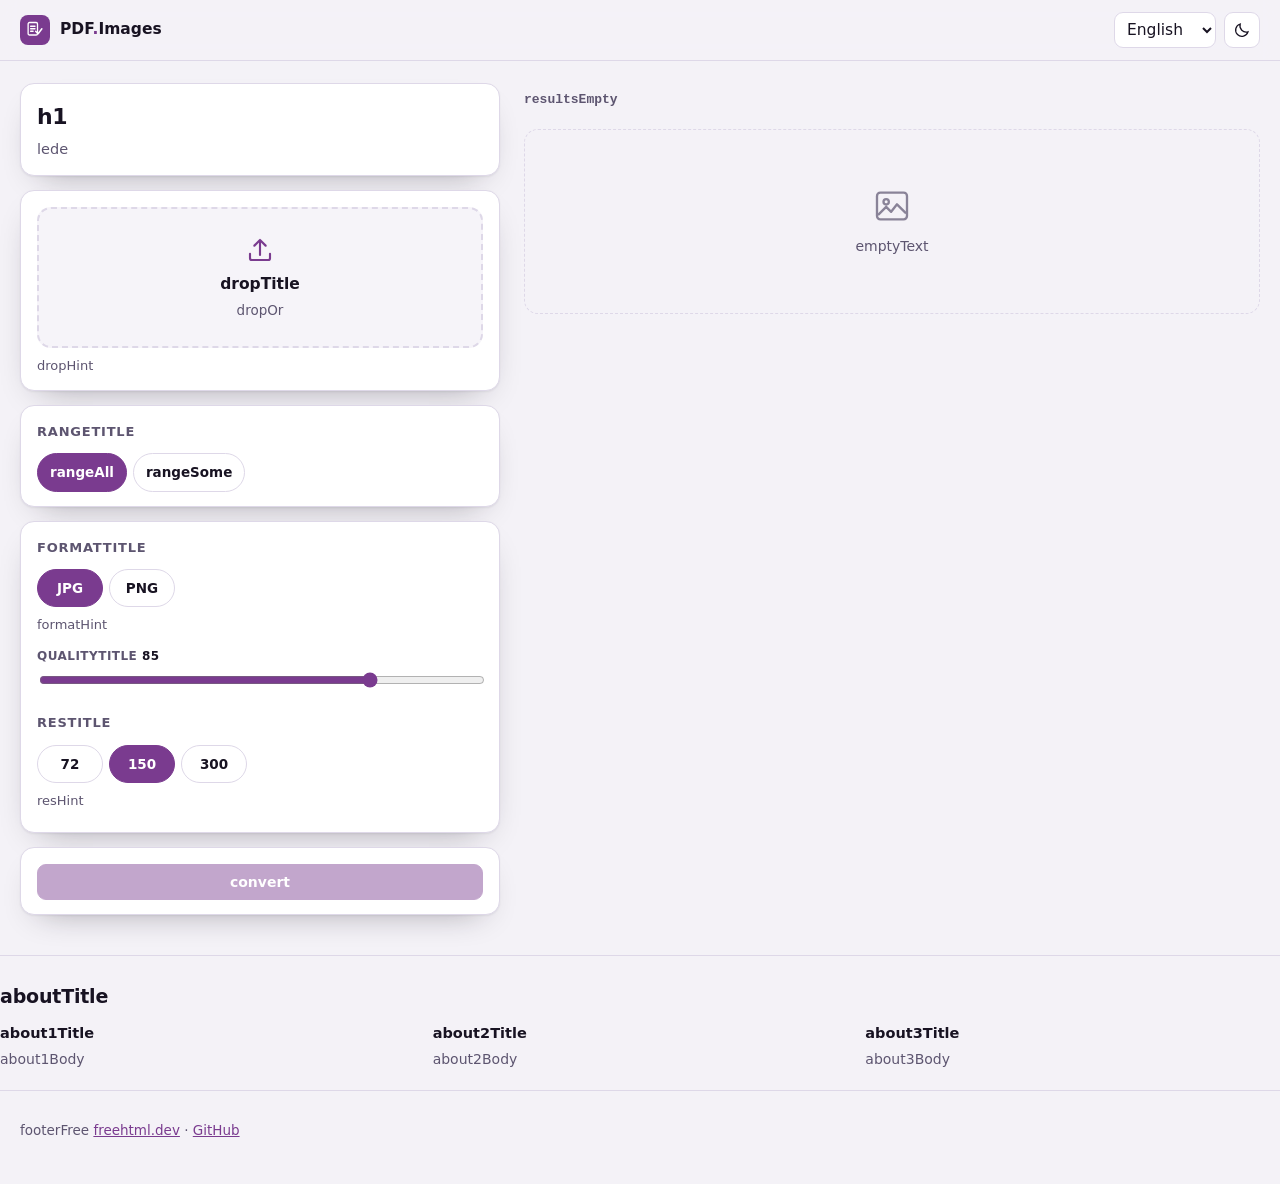
==== src/template.html @ b7072d81 "PDF to Images: every page out as JPG or PNG, drawn in the tab" ====
<!DOCTYPE html>
<html lang="en">
<head>
<meta charset="utf-8">
<meta name="viewport" content="width=device-width, initial-scale=1, viewport-fit=cover">
<meta name="color-scheme" content="light dark">
<meta name="theme-color" content="#7a3b8f">
<title>PDF to Images · pages as JPG or PNG, made in the tab</title>
<meta name="description" content="Turn every page of a PDF into a JPG or PNG at the resolution you pick. No account, no watermark, no upload: the pages are drawn inside the browser.">
<meta name="author" content="Kristian Mario Miskovic (TekiDeki)">
<meta name="robots" content="index, follow">
<link rel="manifest" href="manifest.json">
<link rel="icon" href="favicon.ico" sizes="32x32">
<link rel="icon" href="icons/icon.svg" type="image/svg+xml">
<link rel="apple-touch-icon" href="apple-touch-icon.png">
<link rel="stylesheet" href="styles.css">
<script>
/* Paint the stored theme before the body exists, so a reload never flashes. */
(function () {
  try {
    var saved = localStorage.getItem('pdf-images.theme');
    var dark = saved === 'dark' || (!saved && window.matchMedia && window.matchMedia('(prefers-color-scheme: dark)').matches);
    document.documentElement.setAttribute('data-theme', dark ? 'dark' : 'light');
  } catch (e) {
    document.documentElement.setAttribute('data-theme', 'light');
  }
}());
</script>
</head>
<body>

<a class="skip" href="#editor" data-i18n="skip">Skip to the file</a>

<header class="topbar">
  <div class="wrap topbar-in">
    <a class="brand" href="#editor">
      <span class="mark" aria-hidden="true"><svg viewBox="0 0 32 32"><rect x="5" y="4" width="15" height="20" rx="2.2" fill="none" stroke="currentColor" stroke-width="2.1"/><path d="M9 10h7M9 14h7M9 18h4" stroke="currentColor" stroke-width="2.1" stroke-linecap="round"/><path d="M17 18l4 4 6-8" fill="none" stroke="currentColor" stroke-width="2.4" stroke-linecap="round" stroke-linejoin="round"/></svg></span>
      <span class="brand-text">PDF<span class="brand-dot">.</span>Images</span>
    </a>
    <div class="tools">
      <label class="sr" for="lang" data-i18n="uiLanguage">Interface language</label>
      <select id="lang" class="select"></select>
      <button id="theme" class="iconbtn" type="button" data-i18n-aria-label="theme" aria-label="Switch theme">
        <svg class="sun" viewBox="0 0 24 24" aria-hidden="true"><circle cx="12" cy="12" r="4.2"/><path d="M12 2.6v2.2M12 19.2v2.2M4.2 12H2M22 12h-2.2M6 6l1.6 1.6M16.4 16.4L18 18M18 6l-1.6 1.6M7.6 16.4L6 18"/></svg>
        <svg class="moon" viewBox="0 0 24 24" aria-hidden="true"><path d="M20 14.4A8.4 8.4 0 0 1 9.6 4a8.4 8.4 0 1 0 10.4 10.4z"/></svg>
      </button>
    </div>
  </div>
</header>

<main class="wrap layout">

  <section class="editor" id="editor" aria-label="Settings">

    <div class="panel">
      <h1 data-i18n="h1">PDF pages as images, without the upload</h1>
      <p class="lede" data-i18n="lede">Drop a PDF and take every page back as a JPG or PNG. The pages are drawn inside this tab: no account, no watermark, and nothing is sent anywhere.</p>
    </div>

    <div class="panel">
      <label class="drop" id="drop" for="file">
        <svg class="drop-icon" viewBox="0 0 24 24" aria-hidden="true"><path d="M12 16V4m0 0L7.5 8.5M12 4l4.5 4.5"/><path d="M4 15v3.5A1.5 1.5 0 0 0 5.5 20h13a1.5 1.5 0 0 0 1.5-1.5V15"/></svg>
        <strong data-i18n="dropTitle">Drop a PDF here</strong>
        <span data-i18n="dropOr">or choose a file from this computer</span>
        <input id="file" type="file" accept="application/pdf,.pdf" multiple>
      </label>
      <p class="hint" data-i18n="dropHint">Several PDFs can go in at once. They are read from your disk and stay on this machine.</p>

      <ul class="files" id="files"></ul>

      <button id="btn-clear" class="btn ghost small" type="button" hidden data-i18n="clear">Start over</button>
    </div>

    <div class="panel" id="panel-pages">
      <h2 data-i18n="rangeTitle">Which pages</h2>
      <div class="seg" role="group" aria-labelledby="rangeLabel">
        <label class="seg-item"><input type="radio" name="range" value="all" checked><span data-i18n="rangeAll">All pages</span></label>
        <label class="seg-item"><input type="radio" name="range" value="some"><span data-i18n="rangeSome">Only these</span></label>
      </div>
      <label class="field" id="range-field" hidden>
        <span data-i18n="rangeLabel2">Pages to take</span>
        <input id="range" type="text" inputmode="numeric" placeholder="1-3, 7, 10-12" data-i18n-placeholder="rangePlaceholder" value="">
      </label>
      <p class="warn" id="range-warn" hidden data-i18n="rangeBad">That page list cannot be read. Try 1-3, 7.</p>
    </div>

    <div class="panel">
      <h2 data-i18n="formatTitle">Format</h2>
      <div class="seg" role="group">
        <label class="seg-item"><input type="radio" name="format" value="jpg" checked><span>JPG</span></label>
        <label class="seg-item"><input type="radio" name="format" value="png"><span>PNG</span></label>
      </div>
      <p class="hint" data-i18n="formatHint">JPG makes smaller files for photos and scans. PNG keeps text and thin lines sharp, and weighs more.</p>

      <label class="field" id="quality-field">
        <span><span data-i18n="qualityTitle">JPG quality</span> <b id="quality-out">85</b></span>
        <input id="quality" type="range" min="40" max="100" step="5" value="85">
      </label>

      <h2 data-i18n="resTitle">Resolution</h2>
      <div class="seg" role="group">
        <label class="seg-item"><input type="radio" name="dpi" value="72"><span>72</span></label>
        <label class="seg-item"><input type="radio" name="dpi" value="150" checked><span>150</span></label>
        <label class="seg-item"><input type="radio" name="dpi" value="300"><span>300</span></label>
      </div>
      <p class="hint" data-i18n="resHint">In dots per inch: 72 for a screen, 150 for everyday use, 300 for print.</p>
      <p class="hint" id="res-note"></p>
    </div>

    <div class="panel actions-panel">
      <button id="convert" class="btn primary wide" type="button" disabled data-i18n="convert">Turn into images</button>
      <p class="status" id="status" role="status" aria-live="polite"></p>
      <p class="warn" id="error" role="alert" hidden></p>
    </div>

  </section>

  <section class="viewer" aria-label="Images">
    <div class="viewer-bar">
      <span class="pages-count" id="count" data-i18n="resultsEmpty">The images appear here, one card per page.</span>
      <button id="dl-all" class="btn primary small" type="button" hidden data-i18n="downloadAll">Download all as ZIP</button>
    </div>
    <div class="progress" id="progress" hidden>
      <div class="bar"><span id="bar-fill"></span></div>
      <p id="progress-text"></p>
    </div>
    <div class="shots" id="results"></div>
    <div class="empty" id="empty">
      <svg viewBox="0 0 24 24" aria-hidden="true"><rect x="3" y="4" width="18" height="16" rx="2"/><circle cx="8.5" cy="9.5" r="1.6"/><path d="M4 17l4.5-4.5 3 3L15 11l5 5"/></svg>
      <p data-i18n="emptyText">Nothing here yet. Choose a PDF, decide the size, press the button.</p>
    </div>
  </section>

</main>

<section class="about wrap">
  <h2 data-i18n="aboutTitle">Why it is free all the way to the image</h2>
  <div class="about-grid">
    <div>
      <h3 data-i18n="about1Title">Nothing leaves the tab</h3>
      <p data-i18n="about1Body">The page carries its own PDF renderer, so the file you open is read and drawn by this browser. No server, no upload, no queue, and the tool keeps working with the network off.</p>
    </div>
    <div>
      <h3 data-i18n="about2Title">No count, no card</h3>
      <p data-i18n="about2Body">Every other converter counts pages and asks for an account on the third one. Here there is nothing to count, nothing to sign up for, and no address collected.</p>
    </div>
    <div>
      <h3 data-i18n="about3Title">The size is your choice</h3>
      <p data-i18n="about3Body">72, 150 or 300 dots per inch, JPG or PNG, and a quality slider that shows the weight of the file before you press the button.</p>
    </div>
  </div>
</section>

<footer class="foot">
  <div class="wrap">
    <p><span data-i18n="footerFree">Every tool here is free and stays free.</span> <a href="https://freehtml.dev">freehtml.dev</a> · <a href="https://github.com/TekiDeki/PDF-to-Images">GitHub</a></p>
  </div>
</footer>

<div class="modal" id="locked" hidden>
  <div class="modal-card" role="dialog" aria-modal="true" aria-labelledby="locked-title">
    <h2 id="locked-title" data-i18n="lockedTitle">This PDF is locked</h2>
    <p data-i18n="lockedHint">Type its password. It is used here and never leaves this tab.</p>
    <label class="field">
      <span data-i18n="passwordLabel">Password</span>
      <input id="password" type="password" autocomplete="off" spellcheck="false">
    </label>
    <p class="warn" id="locked-warn" hidden data-i18n="wrongPassword">That password did not open the file.</p>
    <div class="modal-actions">
      <button id="unlock" class="btn primary" type="button" data-i18n="unlock">Open</button>
      <button id="locked-cancel" class="btn ghost" type="button" data-i18n="cancel">Cancel</button>
    </div>
  </div>
</div>

<script type="text/plain" id="engine-main">/* PDF engine placeholder */</script>
<script type="text/plain" id="engine-worker">/* PDF worker placeholder */</script>
<script src="model.js"></script>
<script src="i18n/locales.js"></script>
<script src="app.js"></script>
</body>
</html>
---- src/styles.css ----
/* PDF to Images - TekiDeki
   SPDX-License-Identifier: Apache-2.0
   One skin for the tool, a second one for the dark theme. The page images are
   shown on a neutral sheet so a white PDF still has an edge. */

:root{
  --bg:#f4f2f7; --surface:#ffffff; --surface-2:#ebe7f1; --ink:#181322; --muted:#5d5570;
  --line:#ded8e8; --accent:#7a3b8f; --accent-ink:#ffffff; --danger:#a43126;
  --shadow:0 1px 2px rgba(24,19,34,.06),0 14px 34px -20px rgba(24,19,34,.45);
  --r:14px; --r-sm:9px;
  --sans:ui-sans-serif,system-ui,-apple-system,"Segoe UI",Roboto,"Helvetica Neue",Arial,sans-serif;
  --mono:ui-monospace,SFMono-Regular,"SF Mono",Menlo,Consolas,monospace;
}
html[data-theme="dark"]{
  --bg:#100c16; --surface:#191322; --surface-2:#211a2c; --ink:#ece7f4; --muted:#a99cbd;
  --line:#2f2740; --accent:#c79ae0; --accent-ink:#1a1022;
  --shadow:0 1px 2px rgba(0,0,0,.55),0 20px 44px -26px rgba(0,0,0,.95);
}
*{box-sizing:border-box}
[hidden]{display:none !important}
body{margin:0;background:var(--bg);color:var(--ink);font-family:var(--sans);font-size:15.5px;line-height:1.5;-webkit-font-smoothing:antialiased}
.wrap{max-width:1400px;margin:0 auto;padding:0 20px}
.sr{position:absolute;width:1px;height:1px;overflow:hidden;clip:rect(0 0 0 0);white-space:nowrap}
.skip{position:absolute;left:-999px}
.skip:focus{left:12px;top:12px;z-index:30;background:var(--surface);padding:10px 14px;border-radius:8px}

/* top bar */
.topbar{position:sticky;top:0;z-index:20;background:color-mix(in srgb,var(--bg) 88%,transparent);backdrop-filter:blur(10px);border-bottom:1px solid var(--line)}
.topbar-in{display:flex;align-items:center;justify-content:space-between;gap:12px;height:60px}
.brand{display:flex;align-items:center;gap:10px;text-decoration:none;color:var(--ink);font-weight:650}
.mark{width:30px;height:30px;display:grid;place-items:center;border-radius:8px;background:var(--accent);color:var(--accent-ink)}
.mark svg{width:20px;height:20px;fill:none;stroke:currentColor}
.brand-dot{color:var(--accent)}
.tools{display:flex;align-items:center;gap:8px}
.select,.iconbtn{height:36px;border:1px solid var(--line);background:var(--surface);color:var(--ink);border-radius:9px;font:inherit}
.select{padding:0 8px;max-width:150px}
.iconbtn{width:36px;display:grid;place-items:center;cursor:pointer}
.iconbtn svg{width:18px;height:18px;fill:none;stroke:currentColor;stroke-width:1.7;stroke-linecap:round}
html[data-theme="dark"] .moon{display:none}
html[data-theme="light"] .sun{display:none}

/* the two columns */
.layout{display:grid;grid-template-columns:minmax(340px,480px) minmax(0,1fr);gap:24px;align-items:start;padding-top:22px;padding-bottom:30px}
.editor{display:flex;flex-direction:column;gap:14px;min-width:0}
.panel{background:var(--surface);border:1px solid var(--line);border-radius:var(--r);padding:16px 16px 14px;box-shadow:var(--shadow)}
.panel h2{margin:0 0 12px;font-size:13px;letter-spacing:.06em;text-transform:uppercase;color:var(--muted)}
.panel h2:not(:first-child){margin-top:18px}
h1{font-size:22px;margin:0 0 6px;letter-spacing:-.015em}
.lede{margin:0;color:var(--muted);font-size:14.5px}
.hint{margin:8px 0 0;color:var(--muted);font-size:13px}
.warn{margin:8px 0 0;color:var(--danger);font-size:13px;font-weight:600}

/* drop zone */
.drop{
  display:flex;flex-direction:column;align-items:center;gap:4px;text-align:center;
  border:2px dashed var(--line);border-radius:var(--r);padding:26px 16px;cursor:pointer;
  background:color-mix(in srgb,var(--surface-2) 45%,var(--surface));transition:border-color .15s,background .15s;
}
.drop:hover,.drop.over{border-color:var(--accent);background:color-mix(in srgb,var(--accent) 8%,var(--surface))}
.drop strong{font-size:15.5px}
.drop span{color:var(--muted);font-size:13.5px}
.drop-icon{width:30px;height:30px;fill:none;stroke:var(--accent);stroke-width:1.7;stroke-linecap:round;stroke-linejoin:round;margin-bottom:4px}
.drop input{position:absolute;width:1px;height:1px;opacity:0}

/* chosen files */
.files{list-style:none;margin:12px 0 0;padding:0;display:flex;flex-direction:column;gap:8px}
.files:empty{display:none}
.file-item{display:flex;align-items:center;gap:10px;padding:9px;border:1px solid var(--line);border-radius:var(--r-sm);background:var(--surface-2)}
.file-thumb{width:44px;height:58px;object-fit:contain;background:#fff;border-radius:4px;border:1px solid var(--line);flex:none}
.file-meta{min-width:0;flex:1}
.file-name{display:block;font-size:13.5px;font-weight:600;white-space:nowrap;overflow:hidden;text-overflow:ellipsis}
.file-sub{display:block;font-size:12.5px;color:var(--muted)}
.file-x{flex:none}

/* segmented control */
.seg{display:flex;flex-wrap:wrap;gap:6px}
.seg-item{position:relative}
.seg-item input{position:absolute;opacity:0;width:1px;height:1px}
.seg-item span{
  display:inline-flex;align-items:center;justify-content:center;min-width:66px;
  padding:8px 12px;border:1px solid var(--line);border-radius:999px;font-size:13.5px;font-weight:600;
  cursor:pointer;background:var(--surface);
}
.seg-item input:checked+span{background:var(--accent);border-color:var(--accent);color:var(--accent-ink)}
.seg-item input:focus-visible+span{outline:2px solid color-mix(in srgb,var(--accent) 55%,transparent);outline-offset:2px}

/* fields */
.field{display:block;margin:12px 0 0}
.field>span{display:block;font-size:12px;font-weight:600;text-transform:uppercase;letter-spacing:.04em;color:var(--muted);margin-bottom:5px}
.field input[type="text"],.field input[type="password"]{
  width:100%;font:inherit;font-size:14.5px;color:var(--ink);background:var(--surface-2);
  border:1px solid var(--line);border-radius:var(--r-sm);padding:9px 10px;
}
.field input:focus{outline:2px solid color-mix(in srgb,var(--accent) 55%,transparent);outline-offset:1px;border-color:var(--accent)}
.field input[type="range"]{width:100%;accent-color:var(--accent);margin-top:2px}
.field b{color:var(--ink);font-variant-numeric:tabular-nums}

/* buttons */
.btn{
  display:inline-flex;align-items:center;justify-content:center;gap:7px;
  font:600 14px/1 var(--sans);padding:10px 13px;border-radius:9px;cursor:pointer;
  border:1px solid var(--line);background:var(--surface);color:var(--ink);text-decoration:none;
}
.btn:hover{border-color:var(--accent)}
.btn.small{padding:7px 10px;font-size:13px}
.shot-foot .btn{flex:1 1 auto}
.btn.primary{background:var(--accent);border-color:var(--accent);color:var(--accent-ink)}
.btn.ghost{background:transparent}
.btn.wide{width:100%}
.btn:disabled{opacity:.45;cursor:not-allowed}
.btn:disabled:hover{border-color:var(--line)}
.actions-panel{display:flex;flex-direction:column;gap:10px}
.status{margin:0;color:var(--muted);font-size:13.5px;min-height:20px}
.status:empty{display:none}

/* viewer */
.viewer{min-width:0}
.viewer-bar{display:flex;align-items:center;justify-content:space-between;gap:12px;margin-bottom:12px;min-height:34px}
.pages-count{font:600 13px/1.3 var(--mono);color:var(--muted)}
.progress{margin-bottom:12px}
.progress .bar{height:8px;border-radius:999px;background:var(--surface-2);overflow:hidden;border:1px solid var(--line)}
.progress .bar span{display:block;height:100%;width:0;background:var(--accent);transition:width .15s linear}
.progress p{margin:6px 0 0;font-size:13px;color:var(--muted)}
.shots{display:grid;grid-template-columns:repeat(auto-fill,minmax(240px,1fr));gap:14px}
.shot{background:var(--surface);border:1px solid var(--line);border-radius:var(--r);overflow:hidden;box-shadow:var(--shadow);display:flex;flex-direction:column}
.shot img{display:block;width:100%;height:260px;object-fit:contain;background:#fff;border-bottom:1px solid var(--line)}
.shot-foot{display:flex;flex-wrap:wrap;align-items:center;gap:8px;padding:10px}
.shot-meta{flex:1 1 100%;min-width:0}
.shot-name{display:block;font-size:12.5px;font-weight:600;white-space:nowrap;overflow:hidden;text-overflow:ellipsis}
.shot-sub{display:block;font:11.5px/1.4 var(--mono);color:var(--muted)}
.empty{display:grid;place-items:center;text-align:center;gap:10px;padding:56px 20px;border:1px dashed var(--line);border-radius:var(--r);color:var(--muted)}
.empty svg{width:40px;height:40px;fill:none;stroke:currentColor;stroke-width:1.4;stroke-linecap:round;stroke-linejoin:round;opacity:.7}
.empty p{margin:0;font-size:14px;max-width:38ch}

/* modal */
.modal{position:fixed;inset:0;z-index:40;display:grid;place-items:center;padding:20px;background:rgba(12,8,18,.55)}
.modal[hidden]{display:none}
.modal-card{width:100%;max-width:400px;background:var(--surface);border:1px solid var(--line);border-radius:var(--r);padding:18px;box-shadow:0 30px 70px -30px rgba(0,0,0,.6)}
.modal-card h2{margin:0 0 6px;font-size:18px;text-transform:none;letter-spacing:0}
.modal-card p{margin:0;color:var(--muted);font-size:14px}
.modal-actions{display:flex;gap:8px;margin-top:14px}

/* about + foot */
.about{padding:26px 0 10px;border-top:1px solid var(--line);margin-top:10px}
.about h2{font-size:19px;margin:0 0 12px;letter-spacing:-.01em}
.about-grid{display:grid;grid-template-columns:repeat(3,minmax(0,1fr));gap:18px}
.about h3{margin:0 0 4px;font-size:14.5px}
.about p{margin:0;color:var(--muted);font-size:14px}
.foot{border-top:1px solid var(--line);margin-top:10px;padding:16px 0 30px;color:var(--muted);font-size:13.5px}
.foot a{color:var(--accent)}

@media (max-width:1080px){
  .layout{grid-template-columns:minmax(0,1fr)}
  .about-grid{grid-template-columns:minmax(0,1fr)}
}
@media (max-width:520px){
  .shots{grid-template-columns:repeat(auto-fill,minmax(150px,1fr))}
  .shot img{height:190px}
}
@media (prefers-reduced-motion:reduce){*{transition:none !important;animation:none !important}}
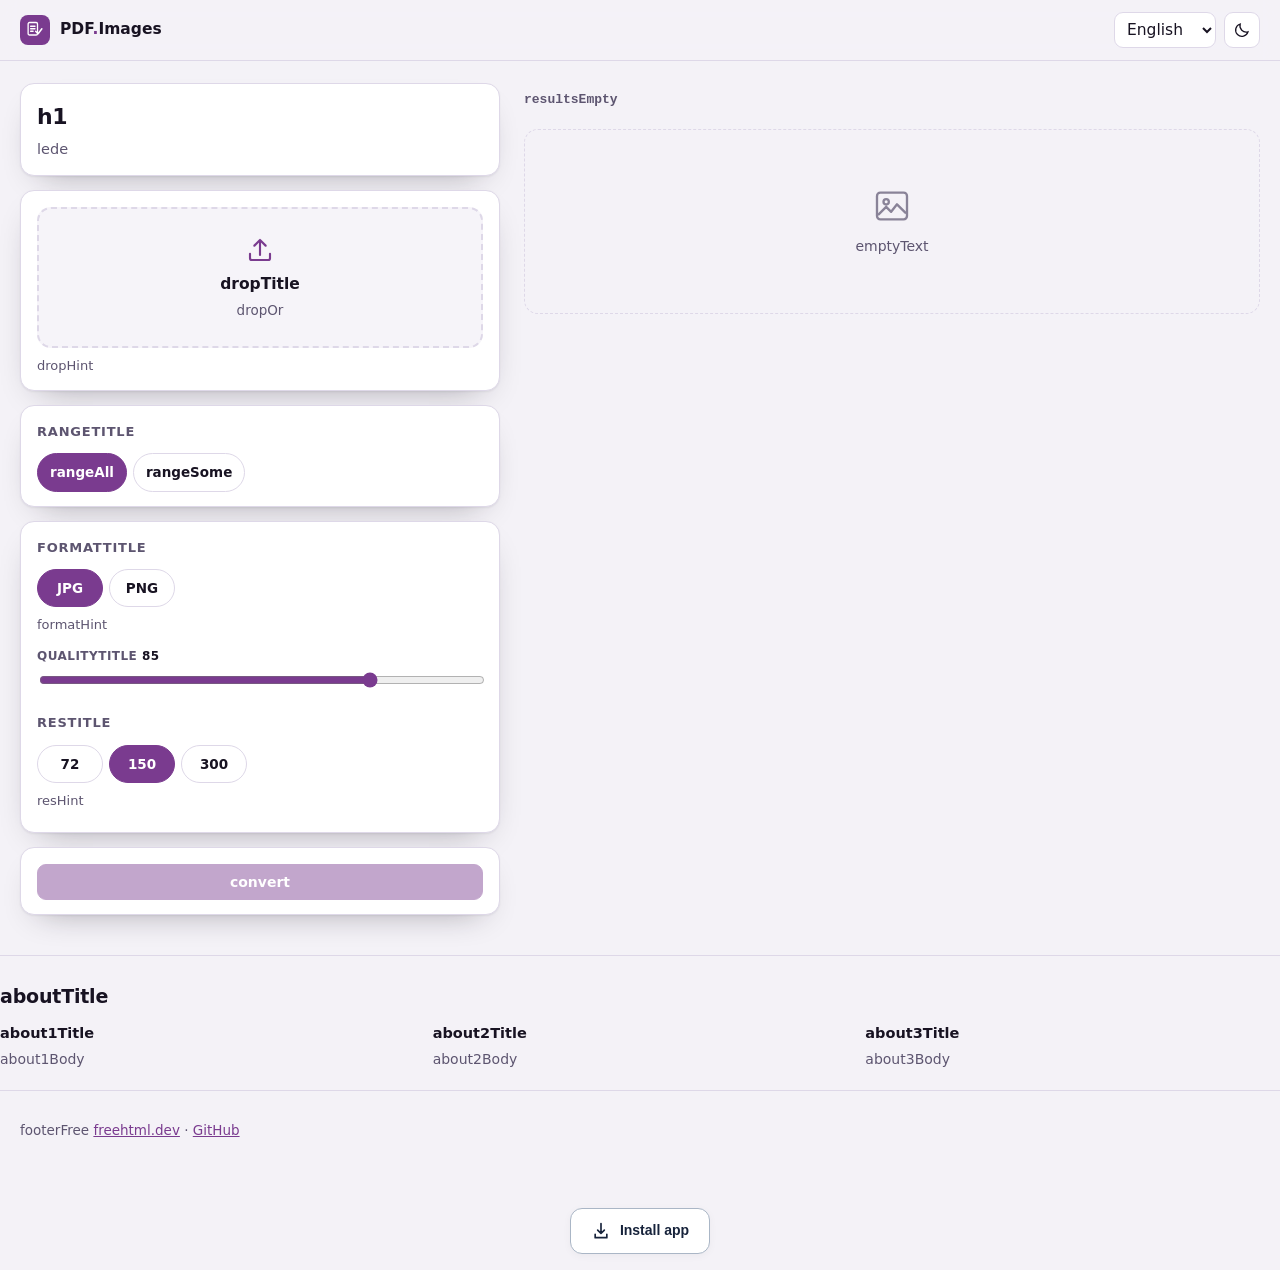
==== commit 8c669c7b: "add install app button (shared component, 4 languages, iOS/Android fallback)" ====
--- a/src/template.html
+++ b/src/template.html
@@ -2,6 +2,8 @@
 <html lang="en">
 <head>
 <meta charset="utf-8">
+<meta http-equiv="Content-Security-Policy" content="default-src 'self'; script-src 'self' 'unsafe-inline' blob: 'wasm-unsafe-eval'; style-src 'self' 'unsafe-inline'; img-src 'self' data: blob:; font-src 'self' data:; media-src 'self' blob: data:; connect-src 'self'; worker-src 'self' blob:; object-src 'none'; base-uri 'self'; upgrade-insecure-requests">
+<!-- CSP prin meta: GitHub Pages nu permite antete HTTP. Fara frame-ancestors/form-action, pe care meta nu le accepta. -->
 <meta name="viewport" content="width=device-width, initial-scale=1, viewport-fit=cover">
 <meta name="color-scheme" content="light dark">
 <meta name="theme-color" content="#7a3b8f">
@@ -178,5 +180,146 @@
 <script src="model.js"></script>
 <script src="i18n/locales.js"></script>
 <script src="app.js"></script>
+<!-- Buton de instalare TekiDeki (Apache-2.0). Sursa: studio/unelte/install-app/ - acelasi bloc în toate uneltele. -->
+<style>
+/* App-scoped install controls. Uses each app's existing theme; no external assets. */
+#td-install-section{box-sizing:border-box;width:100%;max-width:1160px;flex-shrink:0;text-align:center;margin:24px auto 16px;padding:0 16px;color:var(--text,var(--text-color,#17233b))}
+#td-install-section[hidden],#td-install-dialog [hidden]{display:none!important}
+#td-install-button,#td-install-close{box-sizing:border-box;display:inline-flex;align-items:center;justify-content:center;gap:9px;width:auto;max-width:100%;min-height:46px;padding:11px 20px;border:1px solid var(--border,var(--border-color,#aab6c6));border-radius:12px;background:var(--card,var(--card-bg,var(--bg-2,#fff)));color:var(--text,var(--text-color,#17233b));font:600 14px/1.5 -apple-system,BlinkMacSystemFont,'Segoe UI',sans-serif;letter-spacing:normal;cursor:pointer;text-transform:none;white-space:normal;overflow-wrap:anywhere;box-shadow:0 2px 8px #0000000a;touch-action:manipulation}
+#td-install-button:hover,#td-install-close:hover{box-shadow:0 3px 14px #00000020}
+#td-install-button:focus-visible,#td-install-close:focus-visible{outline:3px solid currentColor;outline-offset:4px}
+#td-install-button:disabled{opacity:.65;cursor:wait}
+#td-install-button svg{flex:0 0 20px;width:20px;height:20px}
+#td-install-status{font:400 13px/1.6 -apple-system,BlinkMacSystemFont,'Segoe UI',sans-serif;color:inherit;max-width:600px;margin:10px auto 0;overflow-wrap:anywhere}
+#td-install-status:empty{display:none}
+#td-install-dialog{box-sizing:border-box;position:fixed;inset:0;width:480px;max-width:calc(100vw - 32px);max-height:calc(100vh - 32px);max-height:calc(100dvh - 32px);margin:auto;padding:24px;border:1px solid var(--border,var(--border-color,#aab6c6));border-radius:18px;background:var(--card,var(--card-bg,var(--bg-2,#fff)));color:var(--text,var(--text-color,#17233b));box-shadow:0 16px 64px #00000050;text-align:left;font:400 14px/1.65 -apple-system,BlinkMacSystemFont,'Segoe UI',sans-serif;overflow:auto;overflow-wrap:anywhere}
+#td-install-dialog::backdrop{background:#0009}
+#td-install-title{font:700 21px/1.3 -apple-system,BlinkMacSystemFont,'Segoe UI',sans-serif;color:inherit;margin:0 0 14px;letter-spacing:normal}
+#td-install-dialog p{font:inherit;color:inherit;margin:0 0 14px}
+#td-install-secure{font-weight:650!important}
+#td-install-close{margin-top:4px}
+@media(prefers-reduced-motion:reduce){#td-install-button,#td-install-close{transition:none!important}}
+</style>
+<section id="td-install-section" aria-label="App installation">
+  <button type="button" id="td-install-button" aria-haspopup="dialog" aria-controls="td-install-dialog"><svg aria-hidden="true" focusable="false" viewBox="0 0 24 24" width="20" height="20" fill="none" stroke="currentColor" stroke-width="2" stroke-linecap="round" stroke-linejoin="round"><path d="M12 3v12m-4-4 4 4 4-4M5 16v4h14v-4"/></svg><span id="td-install-label">Install app</span></button>
+  <p id="td-install-status" role="status" aria-live="polite"></p>
+</section>
+<dialog id="td-install-dialog" aria-labelledby="td-install-title" aria-describedby="td-install-intro">
+  <h2 id="td-install-title">Install this app</h2>
+  <p id="td-install-intro"></p>
+  <p id="td-install-secure" hidden></p>
+  <p id="td-install-ios"></p>
+  <p id="td-install-android"></p>
+  <p id="td-install-desktop"></p>
+  <p id="td-install-note"></p>
+  <button type="button" id="td-install-close" autofocus>Close</button>
+</dialog>
+<script>/* SPDX-License-Identifier: Apache-2.0
+ * Copyright 2026 Kristian Mario Mišković (TekiDeki).
+ * Optional native installation and honest browser-specific fallback. No storage or network calls. */
+(function () {
+  'use strict';
+  const translations = {
+    en: {
+      install:'Install app',title:'Install this app',close:'Close',
+      intro:'Install a web app or shortcut using your browser. Available options depend on the device and browser.',
+      ios:'iPhone / iPad: open this page in Safari. Tap Share → Add to Home Screen → Add. Enable “Open as Web App” if that option is shown.',
+      android:'Android: open the browser menu (⋮), then choose Install app or Add to Home screen, if available.',
+      desktop:'Desktop: use the install icon in the address bar or an Install this site as an app option in your browser menu, if available.',
+      note:'If no installation option is available, try a compatible browser such as Chrome or Edge, or save a bookmark. A browser tab cannot always detect an existing installation; you may already find the app in your launcher. This button cannot force installation.',
+      secure:'Installation needs HTTPS or localhost. Open the public HTTPS app instead of a downloaded file or an insecure HTTP address.',
+      error:'The native installation dialog could not be opened. You can use these browser steps instead.',
+      accepted:'Continue in your browser to finish installation.',dismissed:'Installation was not confirmed. You can try again later or use the browser menu.'
+    },
+    ro: {
+      install:'Instalează aplicația',title:'Instalează această aplicație',close:'Închide',
+      intro:'Instalează o aplicație web sau o scurtătură din browser. Opțiunile disponibile depind de dispozitiv și browser.',
+      ios:'iPhone / iPad: deschide pagina în Safari. Apasă Partajare → Adăugați pe ecranul principal → Adăugați. Activează „Deschideți ca aplicație web” dacă apare această opțiune.',
+      android:'Android: deschide meniul browserului (⋮), apoi alege Instalează aplicația sau Adaugă pe ecranul de pornire, dacă opțiunea există.',
+      desktop:'Calculator: folosește pictograma de instalare din bara de adrese sau opțiunea Instalează acest site ca aplicație din meniul browserului, dacă este disponibilă.',
+      note:'Dacă nu există opțiune de instalare, încearcă un browser compatibil, precum Chrome sau Edge, ori salvează un semn de carte. O filă de browser nu poate detecta mereu o instalare existentă; aplicația poate fi deja în lista ta de aplicații. Butonul nu poate forța instalarea.',
+      secure:'Instalarea necesită HTTPS sau localhost. Deschide aplicația publică HTTPS, nu un fișier descărcat sau o adresă HTTP nesigură.',
+      error:'Dialogul nativ de instalare nu a putut fi deschis. Poți urma pașii browserului de mai jos.',
+      accepted:'Continuă în browser pentru a finaliza instalarea.',dismissed:'Instalarea nu a fost confirmată. Poți încerca mai târziu sau din meniul browserului.'
+    },
+    'sr-latn': {
+      install:'Instaliraj aplikaciju',title:'Instaliraj ovu aplikaciju',close:'Zatvori',
+      intro:'Instalirajte veb-aplikaciju ili prečicu preko pregledača. Dostupne opcije zavise od uređaja i pregledača.',
+      ios:'iPhone / iPad: otvorite stranicu u Safari pregledaču. Izaberite Deli → Dodaj na početni ekran → Dodaj. Uključite „Otvori kao veb-aplikaciju” ako je ponuđeno.',
+      android:'Android: otvorite meni pregledača (⋮), zatim izaberite Instaliraj aplikaciju ili Dodaj na početni ekran, ako je dostupno.',
+      desktop:'Računar: koristite ikonu za instaliranje u adresnoj traci ili opciju Instaliraj ovaj sajt kao aplikaciju u meniju pregledača, ako postoji.',
+      note:'Ako nema opcije za instaliranje, pokušajte kompatibilan pregledač poput Chrome-a ili Edge-a, ili sačuvajte obeleživač. Kartica pregledača ne može uvek da prepozna postojeću instalaciju; aplikacija je možda već na vašoj listi aplikacija. Ovo dugme ne može da nametne instalaciju.',
+      secure:'Instalacija zahteva HTTPS ili localhost. Otvorite javnu HTTPS aplikaciju, a ne preuzetu datoteku ili nebezbednu HTTP adresu.',
+      error:'Izvorni dijalog za instalaciju nije mogao da se otvori. Umesto toga pratite ove korake u pregledaču.',
+      accepted:'Nastavite u pregledaču da završite instalaciju.',dismissed:'Instalacija nije potvrđena. Pokušajte kasnije ili preko menija pregledača.'
+    },
+    'sr-cyrl': {
+      install:'Инсталирај апликацију',title:'Инсталирај ову апликацију',close:'Затвори',
+      intro:'Инсталирајте веб-апликацију или пречицу преко прегледача. Доступне опције зависе од уређаја и прегледача.',
+      ios:'iPhone / iPad: отворите страницу у Safari прегледачу. Изаберите Дели → Додај на почетни екран → Додај. Укључите „Отвори као веб-апликацију” ако је понуђено.',
+      android:'Android: отворите мени прегледача (⋮), затим изаберите Инсталирај апликацију или Додај на почетни екран, ако је доступно.',
+      desktop:'Рачунар: користите икону за инсталирање у адресној траци или опцију Инсталирај овај сајт као апликацију у менију прегледача, ако постоји.',
+      note:'Ако нема опције за инсталирање, покушајте компатибилан прегледач попут Chrome-а или Edge-а, или сачувајте обележивач. Картица прегледача не може увек да препозна постојећу инсталацију; апликација је можда већ на вашој листи апликација. Ово дугме не може да наметне инсталацију.',
+      secure:'Инсталација захтева HTTPS или localhost. Отворите јавну HTTPS апликацију, а не преузету датотеку или небезбедну HTTP адресу.',
+      error:'Изворни дијалог за инсталацију није могао да се отвори. Уместо тога пратите ове кораке у прегледачу.',
+      accepted:'Наставите у прегледачу да завршите инсталацију.',dismissed:'Инсталација није потврђена. Покушајте касније или преко менија прегледача.'
+    }
+  };
+  const section=document.getElementById('td-install-section');
+  const button=document.getElementById('td-install-button');
+  const dialog=document.getElementById('td-install-dialog');
+  const status=document.getElementById('td-install-status');
+  const close=document.getElementById('td-install-close');
+  const standalone=matchMedia('(display-mode: standalone)');
+  const minimal=matchMedia('(display-mode: minimal-ui)');
+  const overlay=matchMedia('(display-mode: window-controls-overlay)');
+  let installed=false, pending=null, busy=false, error=false, statusKey=null;
+  function t(){
+    const lang=(document.documentElement.lang||'en').toLowerCase();
+    const key=lang.startsWith('sr')?(lang.includes('cyrl')?'sr-cyrl':'sr-latn'):lang.split('-')[0];
+    return Object.hasOwn(translations,key)?translations[key]:translations.en;
+  }
+  function isInstalled(){return installed||standalone.matches||minimal.matches||overlay.matches||navigator.standalone===true;}
+  function refresh(){
+    const text=t();section.hidden=isInstalled();
+    section.setAttribute('aria-label',text.title);
+    document.getElementById('td-install-label').textContent=text.install;
+    document.getElementById('td-install-title').textContent=text.title;
+    document.getElementById('td-install-intro').textContent=error?text.error:text.intro;
+    for(const key of ['ios','android','desktop','note','secure'])document.getElementById('td-install-'+key).textContent=text[key];
+    document.getElementById('td-install-secure').hidden=isSecureContext&&location.protocol!=='file:';
+    close.textContent=text.close;status.textContent=statusKey?text[statusKey]:'';
+    if(isInstalled()&&dialog.open)dialog.close();
+  }
+  function help(failed=false){
+    error=failed;refresh();
+    if(typeof dialog.showModal==='function'){if(!dialog.open)dialog.showModal();}
+    else {const text=t();alert([failed?text.error:text.intro,...(!isSecureContext||location.protocol==='file:'?[text.secure]:[]),text.ios,text.android,text.desktop,text.note].join('\n\n'));}
+  }
+  window.addEventListener('beforeinstallprompt',event=>{
+    if(isInstalled())return;event.preventDefault();pending=event;refresh();
+  });
+  button.addEventListener('click',async()=>{
+    if(busy||isInstalled())return;
+    if(!pending||!isSecureContext||location.protocol==='file:'){help();return;}
+    const prompt=pending;pending=null;busy=true;button.disabled=true;statusKey=null;refresh();
+    try{
+      await prompt.prompt();
+      const choice=await prompt.userChoice;
+      if(!isInstalled())statusKey=choice?.outcome==='accepted'?'accepted':'dismissed';
+    }catch(_){help(true);}
+    finally{busy=false;button.disabled=false;refresh();}
+  });
+  close.addEventListener('click',()=>dialog.close());
+  window.addEventListener('appinstalled',()=>{installed=true;pending=null;statusKey=null;refresh();});
+  for(const query of [standalone,minimal,overlay]){
+    if(query.addEventListener)query.addEventListener('change',refresh);
+    else if(query.addListener)query.addListener(refresh);
+  }
+  refresh();
+  new MutationObserver(refresh).observe(document.documentElement,{attributes:true,attributeFilter:['lang']});
+})();
+</script>
+
 </body>
 </html>
